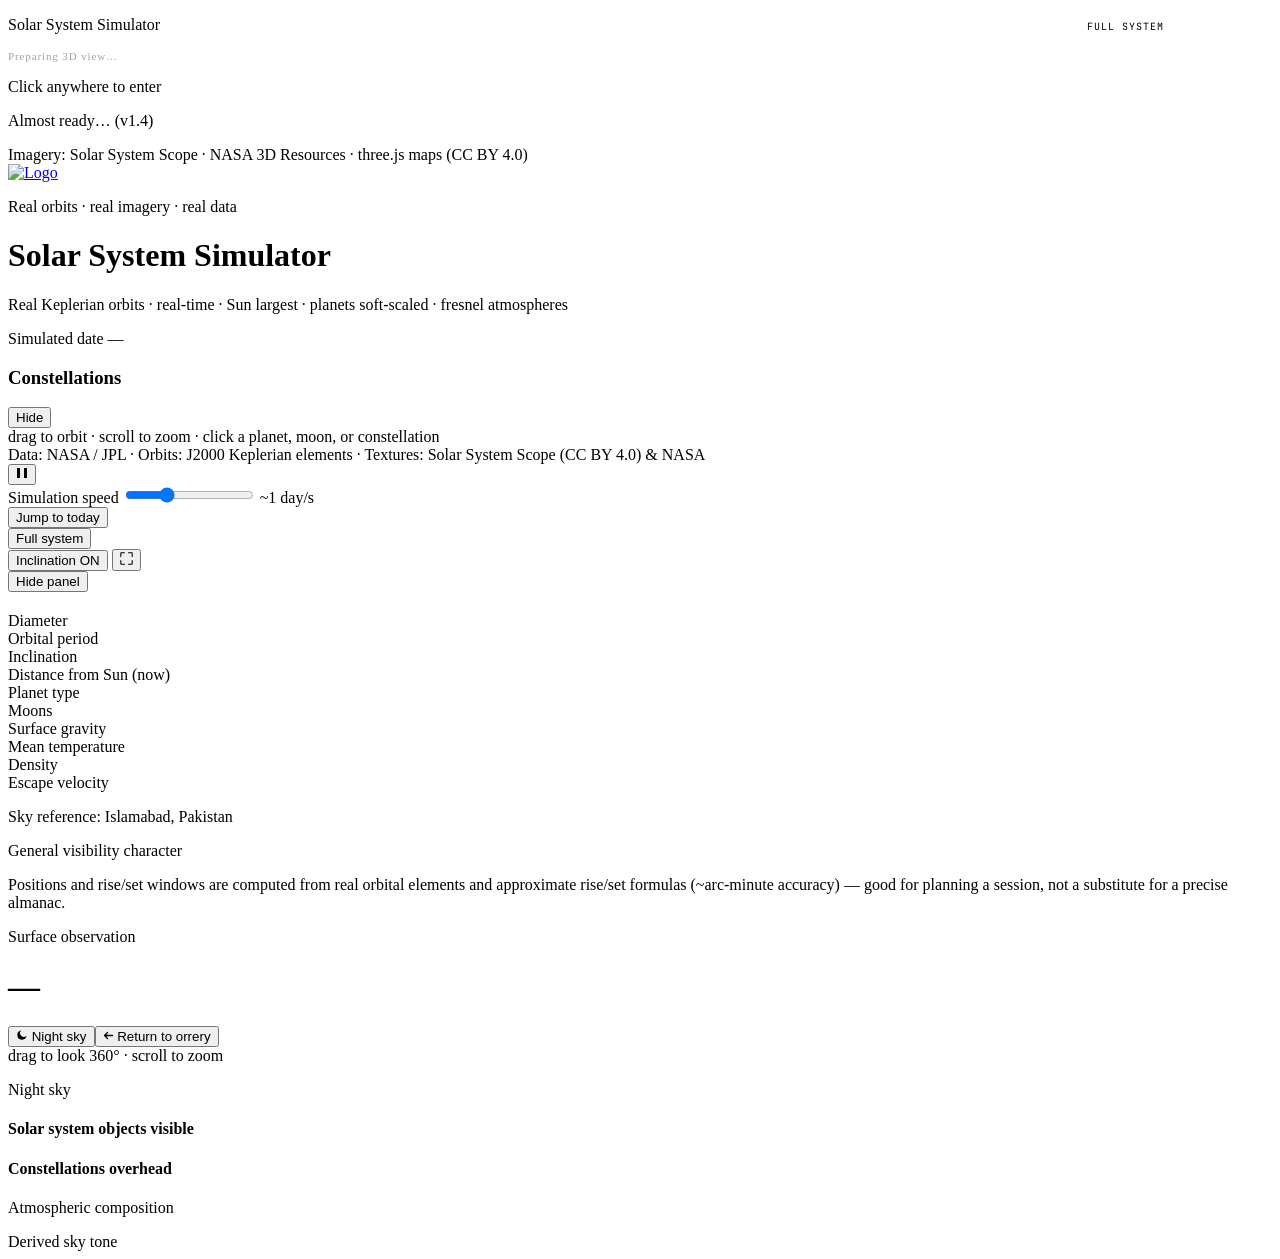
==== index.html @ 48a855a8 "Add files via upload" ====
<!DOCTYPE html>
<html lang="en">
<head>
<meta charset="UTF-8">
<meta name="viewport" content="width=device-width, initial-scale=1.0">
<title>Solar System Simulator</title>
<meta name="description" content="Interactive 3D solar system simulator with real Keplerian orbits, NASA data, moons, and surface views.">
<meta name="author" content="Pakistan">
<meta name="version" content="1.4-webgl">
<link rel="preconnect" href="https://fonts.googleapis.com">
<link href="https://fonts.googleapis.com/css2?family=Fraunces:opsz,wght@9..144,400;9..144,500;9..144,600&family=Inter:wght@400;500;600&family=JetBrains+Mono:wght@400;500;600&display=swap" rel="stylesheet">
<script src="https://cdnjs.cloudflare.com/ajax/libs/three.js/r128/three.min.js"></script>

  <link rel="stylesheet" href="css/styles.css">
</head>
<body>

<div id="loading-screen" onclick="this.classList.add('force-off');this.style.display='none';" title="Click to enter">
  <img id="loading-logo"
       src="https://ncgsa.org.pk/wp-content/uploads/2023/05/NCGSA-logo-HD-white-01-3-300x80.png"
       alt="Logo"
       width="300" height="80"
       onerror="this.style.display='none';" />
  <p id="loading-mark"><span>Solar System Simulator</span></p>
  <p style="font-size:11px;color:#9aa3b0;letter-spacing:0.08em;margin-top:8px;">Preparing 3D view…</p>
  <p id="loading-sub">Click anywhere to enter</p>
  <div id="loading-track"><div id="loading-fill" style="width:40%"></div></div>
  <p id="loading-file">Almost ready… (v1.4)</p>
</div>

<div id="texture-status" aria-live="polite"></div>
<div id="loading-credit">Imagery: Solar System Scope · NASA 3D Resources · three.js maps (CC BY 4.0)</div>

<div id="scene-wrap"></div>
<div id="labels-layer"></div>

<div id="topbar">
  <div id="topbar-left">
    <a href="https://ncgsa.org.pk/" target="_blank" rel="noopener noreferrer" title="Home">
      <img id="ncgsa-logo"
           src="https://ncgsa.org.pk/wp-content/uploads/2023/05/NCGSA-logo-HD-white-01-3-300x80.png"
           alt="Logo"
           width="160" height="42"
           onerror="this.onerror=null;this.src='https://ncgsa.org.pk/wp-content/uploads/2025/09/cropped-android-chrome-512x512-1-192x192.png';this.style.height='40px';this.style.width='40px';" />
    </a>
    <div id="title-block">
      <p class="eyebrow">Real orbits · real imagery · real data</p>
      <h1><span>Solar System Simulator</span></h1>
      <p id="scale-note">Real Keplerian orbits · real-time · Sun largest · planets soft-scaled · fresnel atmospheres</p>
    </div>
  </div>
  <div id="simdate">
    <span class="lab">Simulated date</span>
    <span id="simdate-value">—</span>
  </div>
</div>

<div id="chips"></div>

<aside id="constellation-panel">
  <div class="cp-head">
    <h3>Constellations</h3>
    <button type="button" class="cp-toggle" id="cp-toggle" title="Collapse">Hide</button>
  </div>
  <div id="constellation-list"></div>
</aside>

<div id="hint">drag to orbit · scroll to zoom · click a planet, moon, or constellation</div>
<div id="data-credit">Data: NASA / JPL · Orbits: J2000 Keplerian elements · Textures: Solar System Scope (CC BY 4.0) & NASA</div>

<div id="dock">
  <button id="playbtn" title="Play / Pause">
    <svg id="icon-pause" width="12" height="12" viewBox="0 0 12 12" fill="none"><rect x="1" y="1" width="3" height="10" fill="currentColor"/><rect x="8" y="1" width="3" height="10" fill="currentColor"/></svg>
    <svg id="icon-play" width="12" height="12" viewBox="0 0 12 12" fill="none" style="display:none;"><path d="M2 1L11 6L2 11V1Z" fill="currentColor"/></svg>
  </button>
  <div class="dock-divider"></div>
  <div id="speed-row">
    <label>Simulation speed</label>
    <input type="range" id="speedRange" min="0" max="60" step="0.1" value="18">
    <span id="speedVal">~1 day/s</span>
  </div>
  <div class="dock-divider"></div>
  <button id="todaybtn">Jump to today</button>
  <div class="dock-divider"></div>
  <button id="homebtn" title="Return to full system view">Full system</button>
  <div class="dock-divider"></div>
  <button id="inclbtn" title="Show / hide orbital inclination markers" class="active">Inclination ON</button>
  <button id="fullscreenbtn" title="Toggle fullscreen">
    <svg width="13" height="13" viewBox="0 0 16 16" fill="none"><path d="M1 5.5V1.5C1 1.22 1.22 1 1.5 1H5.5M14.5 1H10.5M15 1V5.5M15 10.5V14.5C15 14.78 14.78 15 14.5 15H10.5M5.5 15H1.5C1.22 15 1 14.78 1 14.5V10.5" stroke="currentColor" stroke-width="1.3" stroke-linecap="round"/></svg>
  </button>
</div>
<div id="incl-legend" style="position:fixed;bottom:72px;left:16px;z-index:40;background:rgba(10,14,22,0.82);border:1px solid rgba(201,162,39,0.35);border-radius:8px;padding:10px 14px;font-size:11px;color:#c8d0dc;max-width:260px;line-height:1.45;backdrop-filter:blur(8px);display:none;">
  <strong style="color:#c9a227;">Orbital inclination</strong><br>
  Planet orbit lines are tilted relative to the <em>ecliptic</em> (Earth’s orbital plane, i = 0°).<br>
  • Warm / redder lines = higher tilt (e.g. Mercury ~7°)<br>
  • Cool / brass lines = nearly flat (Earth ~0°)<br>
  • Vertical ticks mark the tilt angle from the ecliptic plane.<br>
  <span style="opacity:0.75">Toggle with “Inclination ON/OFF” in the dock.</span>
</div>

<div id="hud">
  <button id="hud-close" title="Hide panel and keep observing this body">Hide panel</button>
  <button id="hud-exit" title="Return to full solar system view" style="position:absolute;top:16px;right:110px;font-family:'JetBrains Mono',monospace;font-size:10px;letter-spacing:0.1em;text-transform:uppercase;color:var(--muted);background:none;border:none;cursor:pointer;padding:4px 6px;">Full system</button>
  <p class="type-eyebrow" id="hud-type"></p>
  <h2 id="hud-name"></h2>
  <p class="subtitle" id="hud-subtitle"></p>

  <div class="stat-row"><span class="stat-label">Diameter</span><span class="stat-value" id="hud-diameter"></span></div>
  <div class="stat-row"><span class="stat-label">Orbital period</span><span class="stat-value" id="hud-period"></span></div>
  <div class="stat-row" id="hud-incl-row"><span class="stat-label">Inclination</span><span class="stat-value" id="hud-incl"></span></div>
  <div class="stat-row"><span class="stat-label" id="hud-distance-label">Distance from Sun (now)</span><span class="stat-value" id="hud-distance"></span></div>
  <div class="stat-row"><span class="stat-label" id="hud-ptype-label">Planet type</span><span class="stat-value" id="hud-ptype"></span></div>
  <div class="stat-row" id="hud-moons-row"><span class="stat-label">Moons</span><span class="stat-value" id="hud-moons"></span></div>
  <div id="hud-moon-list" style="display:none;margin:8px 0 4px;max-height:140px;overflow-y:auto;border:1px solid var(--line);border-radius:8px;padding:6px 8px;"></div>
  <button id="hud-moon-visit" style="display:none;width:100%;margin:6px 0 4px;padding:8px 10px;border-radius:8px;border:1px solid var(--brass-dim);background:rgba(201,162,39,0.12);color:var(--brass);font-family:JetBrains Mono,monospace;font-size:10px;letter-spacing:0.06em;text-transform:uppercase;cursor:pointer;">Visit surface</button>
  <div class="stat-row" id="hud-gravity-row"><span class="stat-label">Surface gravity</span><span class="stat-value" id="hud-gravity"></span></div>
  <div class="stat-row" id="hud-temp-row"><span class="stat-label">Mean temperature</span><span class="stat-value" id="hud-temp"></span></div>
  <div class="stat-row" id="hud-density-row"><span class="stat-label">Density</span><span class="stat-value" id="hud-density"></span></div>
  <div class="stat-row" id="hud-escape-row"><span class="stat-label">Escape velocity</span><span class="stat-value" id="hud-escape"></span></div>
  <div class="stat-row" id="hud-atmo-row" style="display:none"><span class="stat-label">Atmosphere</span><span class="stat-value" id="hud-atmo"></span></div>
  <div class="stat-row" id="hud-surface-row" style="display:none"><span class="stat-label">Surface</span><span class="stat-value" id="hud-surface"></span></div>
  <div class="stat-row" id="hud-mag-row" style="display:none"><span class="stat-label">Magnetic field</span><span class="stat-value" id="hud-mag"></span></div>

  <div class="block live" id="hud-live-block">
    <p class="vh"><span>Sky reference: Islamabad, Pakistan</span><span id="hud-live-date"></span></p>
    <div id="hud-live-content"></div>
  </div>

  <div class="block" id="hud-vis-block">
    <p class="vh">General visibility character</p>
    <p id="hud-visibility"></p>
  </div>
  <p class="disclaimer" id="hud-disclaimer">Positions and rise/set windows are computed from real orbital elements and approximate rise/set formulas (~arc-minute accuracy) — good for planning a session, not a substitute for a precise almanac.</p>

</div>

<div id="teleport-veil"></div>

<div id="surface-wrap"></div>

<div id="surface-topbar">
  <div id="surface-title-block">
    <p class="eyebrow" id="surface-eyebrow">Surface observation</p>
    <h1 id="surface-h1">—</h1>
  </div>
  <div style="display:flex; align-items:center;">
    <button id="nightsky-btn" title="Toggle the real night sky for this world">
      <svg width="12" height="12" viewBox="0 0 12 12" fill="none"><path d="M10.5 6.8A4.6 4.6 0 1 1 5.2 1.5a3.7 3.7 0 0 0 5.3 5.3Z" fill="currentColor"/></svg>
      <span>Night sky</span>
    </button>
    <button id="return-btn">
      <svg width="11" height="11" viewBox="0 0 11 11" fill="none"><path d="M9.5 5.5H1.5M1.5 5.5L4.5 2.5M1.5 5.5L4.5 8.5" stroke="currentColor" stroke-width="1.3" stroke-linecap="round" stroke-linejoin="round"/></svg>
      <span>Return to orrery</span>
    </button>
  </div>
</div>

<div id="surface-hint">drag to look 360° · scroll to zoom</div>

<div id="nightsky-panel">
  <p class="type-eyebrow">Night sky</p>
  <p id="nightsky-sub"></p>
  <div class="nightsky-block">
    <h4>Solar system objects visible</h4>
    <div id="nightsky-planets"></div>
  </div>
  <div class="nightsky-block">
    <h4>Constellations overhead</h4>
    <div id="nightsky-constellations"></div>
  </div>
  <p class="nightsky-note" id="nightsky-note"></p>
</div>

<div id="atmo-panel">
  <p class="type-eyebrow">Atmospheric composition</p>
  <p id="atmo-pressure" class="atmo-pressure"></p>
  <div id="atmo-bars"></div>
  <p id="atmo-note" class="atmo-note"></p>
  <div id="atmo-swatch-row">
    <span class="atmo-swatch-lab">Derived sky tone</span>
    <span id="atmo-swatch"></span>
    <span id="atmo-hex" class="atmo-hex"></span>
  </div>
</div>

<div id="teleport-caption"></div>

  <script src="js/simulator.js"></script>
</body>
</html>
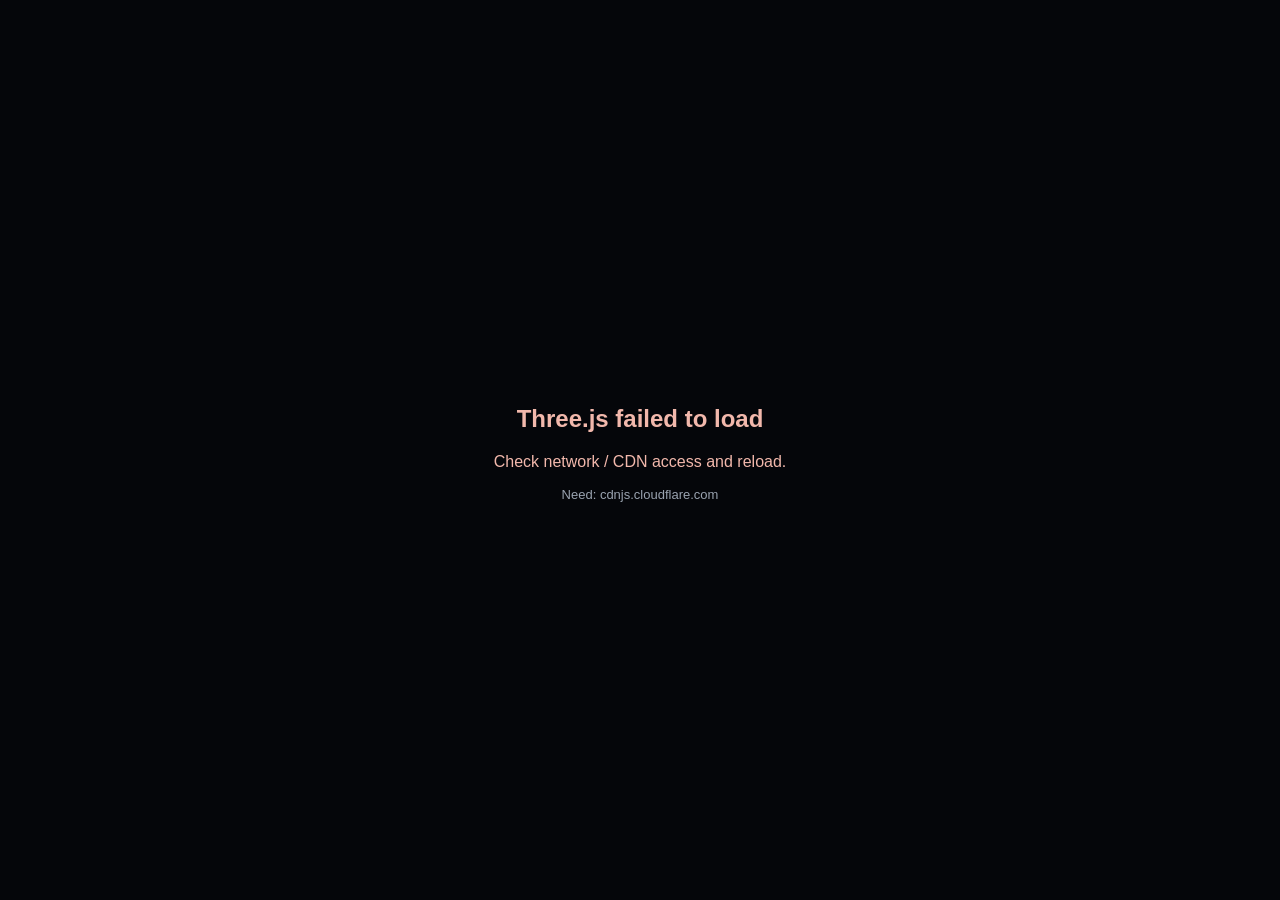
==== commit 70a69a3d: "Add files via upload" ====
--- a/index.html
+++ b/index.html
@@ -10,11 +10,9 @@
 <link rel="preconnect" href="https://fonts.googleapis.com">
 <link href="https://fonts.googleapis.com/css2?family=Fraunces:opsz,wght@9..144,400;9..144,500;9..144,600&family=Inter:wght@400;500;600&family=JetBrains+Mono:wght@400;500;600&display=swap" rel="stylesheet">
 <script src="https://cdnjs.cloudflare.com/ajax/libs/three.js/r128/three.min.js"></script>
-
-  <link rel="stylesheet" href="css/styles.css">
+<link rel="stylesheet" href="styles.css">
 </head>
 <body>
-
 <div id="loading-screen" onclick="this.classList.add('force-off');this.style.display='none';" title="Click to enter">
   <img id="loading-logo"
        src="https://ncgsa.org.pk/wp-content/uploads/2023/05/NCGSA-logo-HD-white-01-3-300x80.png"
@@ -27,7 +25,6 @@
   <div id="loading-track"><div id="loading-fill" style="width:40%"></div></div>
   <p id="loading-file">Almost ready… (v1.4)</p>
 </div>
-
 <div id="texture-status" aria-live="polite"></div>
 <div id="loading-credit">Imagery: Solar System Scope · NASA 3D Resources · three.js maps (CC BY 4.0)</div>
 
@@ -185,6 +182,6 @@
 
 <div id="teleport-caption"></div>
 
-  <script src="js/simulator.js"></script>
+<script src="script.js"></script>
 </body>
 </html>
--- a/styles.css
+++ b/styles.css
@@ -0,0 +1,627 @@
+  :root{
+    --bg-0:#05060a;
+    --bg-1:#0b1120;
+    --brass:#c9a227;
+    --brass-dim:#8a7020;
+    --cyan:#7fb8c4;
+    --parchment:#f2ede1;
+    --muted:#9aa3b0;
+    --panel:#0d1220ee;
+    --line: rgba(201,162,39,0.28);
+  }
+  *{box-sizing:border-box;}
+  html,body{
+    margin:0; padding:0; width:100%; height:100%; overflow:hidden;
+    background: radial-gradient(ellipse at 50% 30%, var(--bg-1) 0%, var(--bg-0) 70%);
+    font-family:'Inter', sans-serif; color:var(--parchment);
+  }
+  #scene-wrap{ position:fixed; inset:0; }
+  canvas{ display:block; }
+
+  #topbar{
+    position:fixed; top:0; left:0; right:0;
+    display:flex; align-items:flex-start; justify-content:space-between;
+    padding:18px 28px;
+    pointer-events:none;
+    z-index:20;
+  }
+  #topbar-left{
+    display:flex; align-items:flex-start; gap:14px;
+    pointer-events:auto;
+  }
+  #ncgsa-logo{
+    height:42px; width:auto; max-width:160px;
+    object-fit:contain;
+    filter: drop-shadow(0 2px 10px rgba(0,0,0,0.45));
+    flex-shrink:0;
+    margin-top:2px;
+  }
+  #title-block{ pointer-events:auto; }
+  #title-block .eyebrow{
+    font-family:'JetBrains Mono', monospace; font-size:10.5px; letter-spacing:0.28em;
+    color:var(--brass); text-transform:uppercase; margin:0 0 4px 0;
+  }
+  #title-block h1{
+    font-family:'Fraunces', serif; font-weight:500; font-size:24px; margin:0;
+    letter-spacing:0.01em; color:var(--parchment);
+  }
+  #title-block h1 span{ color:var(--brass); font-style:italic; font-weight:400; }
+  #scale-note{
+    font-family:'JetBrains Mono', monospace; font-size:10px; color:var(--muted);
+    margin-top:6px; letter-spacing:0.02em;
+  }
+  @media (max-width: 720px){
+    #ncgsa-logo{ height:32px; max-width:110px; }
+    #topbar{ padding:12px 14px; }
+  }
+  #simdate{
+    pointer-events:auto;
+    font-family:'JetBrains Mono', monospace; font-size:11px; color:var(--brass);
+    background:rgba(13,18,32,0.55); border:1px solid var(--line); border-radius:6px;
+    padding:10px 16px; text-align:right; line-height:1.6;
+  }
+  #simdate .lab{ color:var(--muted); letter-spacing:0.1em; font-size:9.5px; text-transform:uppercase; display:block; }
+
+  #dock{
+    position:fixed; bottom:26px; left:50%; transform:translateX(-50%);
+    display:flex; align-items:center; gap:16px;
+    background:var(--panel);
+    border:1px solid var(--line);
+    border-radius:999px;
+    padding:10px 22px;
+    backdrop-filter: blur(10px);
+    z-index:25;
+  }
+  #playbtn{
+    width:34px; height:34px; border-radius:50%;
+    border:1px solid var(--brass-dim); background:transparent; color:var(--brass);
+    cursor:pointer; display:flex; align-items:center; justify-content:center;
+    transition: all .18s ease;
+    flex-shrink:0;
+  }
+  #playbtn:hover{ background:rgba(201,162,39,0.12); }
+  #speed-row{ display:flex; align-items:center; gap:10px; }
+  #speed-row label{ font-family:'JetBrains Mono', monospace; font-size:10px; color:var(--muted); letter-spacing:0.08em; text-transform:uppercase;}
+  #speedRange{ width:130px; accent-color: var(--brass); }
+  #speedVal{ font-family:'JetBrains Mono', monospace; font-size:11px; color:var(--brass); width:76px; }
+  .dock-divider{ width:1px; height:22px; background:var(--line); }
+  #todaybtn{
+    font-family:'JetBrains Mono', monospace; font-size:10px; letter-spacing:0.08em; text-transform:uppercase;
+    color:var(--muted); background:transparent; border:1px solid var(--line); border-radius:999px;
+    padding:6px 12px; cursor:pointer; transition:all .15s ease;
+  }
+  #todaybtn:hover{ color:var(--brass); border-color:var(--brass-dim); }
+  #homebtn, #universebtn{
+    font-family:'JetBrains Mono', monospace; font-size:10px; letter-spacing:0.08em; text-transform:uppercase;
+    color:var(--muted); background:transparent; border:1px solid var(--line); border-radius:999px;
+    padding:6px 12px; cursor:pointer; transition:all .15s ease;
+  }
+  #homebtn:hover, #universebtn:hover{ color:var(--brass); border-color:var(--brass-dim); }
+  #fullscreenbtn{
+    width:30px; height:30px; border-radius:50%; flex-shrink:0;
+    border:1px solid var(--line); background:transparent; color:var(--muted);
+    cursor:pointer; display:flex; align-items:center; justify-content:center; transition:all .15s ease;
+  }
+  #fullscreenbtn:hover{ color:var(--brass); border-color:var(--brass-dim); }
+
+  #constellation-panel{
+    position:fixed; top:110px; left:18px; width:240px; max-height:calc(100vh - 200px);
+    z-index:22; display:flex; flex-direction:column;
+    background:rgba(10,14,26,0.88); border:1px solid var(--line); border-radius:12px;
+    backdrop-filter:blur(12px); overflow:hidden;
+  }
+  #constellation-panel .cp-head{
+    padding:12px 14px 8px; border-bottom:1px solid var(--line);
+    display:flex; align-items:center; justify-content:space-between; gap:8px;
+  }
+  #constellation-panel .cp-head h3{
+    margin:0; font-size:11px; letter-spacing:0.12em; text-transform:uppercase;
+    color:var(--brass); font-weight:600;
+  }
+  #constellation-panel .cp-toggle{
+    font-size:10px; color:var(--muted); background:transparent; border:1px solid var(--line);
+    border-radius:999px; padding:3px 8px; cursor:pointer;
+  }
+  #constellation-panel .cp-toggle:hover{ color:var(--brass); border-color:var(--brass-dim); }
+  #constellation-list{
+    overflow-y:auto; padding:6px; display:flex; flex-direction:column; gap:3px;
+  }
+  #constellation-list button{
+    text-align:left; background:transparent; border:1px solid transparent; border-radius:8px;
+    color:var(--parchment); padding:8px 10px; cursor:pointer; font-size:12px;
+    font-family:inherit; transition:background .12s, border-color .12s;
+  }
+  #constellation-list button:hover,
+  #constellation-list button.active{
+    background:rgba(201,162,39,0.1); border-color:rgba(201,162,39,0.35); color:var(--brass);
+  }
+  #constellation-list button .cp-sub{
+    display:block; font-size:10px; color:var(--muted); margin-top:2px; font-weight:400;
+  }
+  #constellation-panel.collapsed #constellation-list{ display:none; }
+  #constellation-panel.collapsed{ width:auto; }
+  @media (max-width:720px){
+    #constellation-panel{ width:min(220px, 42vw); top:auto; bottom:90px; max-height:40vh; }
+  }
+
+  #chips{
+    position:fixed; top:110px; right:28px;
+    display:flex; flex-direction:column; gap:6px;
+    z-index:20;
+  }
+  .chip{
+    font-family:'JetBrains Mono', monospace; font-size:11px; letter-spacing:0.04em;
+    color:var(--muted); background:rgba(13,18,32,0.55); border:1px solid transparent;
+    padding:6px 12px; border-radius:4px; cursor:pointer; text-align:right;
+    display:flex; align-items:center; gap:8px; justify-content:flex-end;
+    transition: all .15s ease; pointer-events:auto;
+  }
+  .chip:hover{ color:var(--parchment); border-color:var(--line); }
+  .chip.active{ color:var(--brass); border-color:var(--brass-dim); background:rgba(201,162,39,0.08); }
+  .chip .dot{ width:7px; height:7px; border-radius:50%; flex-shrink:0; }
+
+  #hud{
+    position:fixed; top:0; right:0; height:100%;
+    width:380px;
+    background: linear-gradient(180deg, rgba(11,17,32,0.97), rgba(5,6,10,0.99));
+    border-left:1px solid var(--line);
+    transform: translateX(100%);
+    transition: transform .42s cubic-bezier(.16,.84,.44,1);
+    z-index:30;
+    padding:32px 28px;
+    overflow-y:auto;
+  }
+  #hud.open{ transform: translateX(0); }
+  #hud-close{
+    position:absolute; top:24px; right:24px;
+    background:none; border:none; color:var(--muted); font-size:13px; cursor:pointer;
+    font-family:'JetBrains Mono', monospace; letter-spacing:0.05em;
+  }
+  #hud-close:hover{ color:var(--parchment); }
+  #hud .type-eyebrow{
+    font-family:'JetBrains Mono', monospace; font-size:10px; letter-spacing:0.24em;
+    color:var(--brass); text-transform:uppercase; margin-bottom:10px;
+  }
+  #hud h2{
+    font-family:'Fraunces', serif; font-weight:500; font-size:32px; margin:0 0 6px 0;
+    color:var(--parchment);
+  }
+  #hud .subtitle{ font-size:13px; color:var(--muted); margin-bottom:22px; font-style:italic; font-family:'Fraunces', serif;}
+  .stat-row{
+    display:flex; justify-content:space-between; align-items:baseline;
+    padding:12px 0; border-top:1px solid var(--line);
+  }
+  .stat-row:last-of-type{ border-bottom:1px solid var(--line); }
+  .stat-label{ font-family:'JetBrains Mono', monospace; font-size:10.5px; color:var(--muted); letter-spacing:0.06em; text-transform:uppercase; }
+  .stat-value{ font-family:'JetBrains Mono', monospace; font-size:13px; color:var(--parchment); text-align:right; max-width:190px; }
+
+  #hud .block{
+    margin-top:22px; padding:16px 18px;
+    border:1px solid var(--line); border-radius:6px;
+    background:rgba(201,162,39,0.045);
+  }
+  #hud .block.live{ background:rgba(127,184,196,0.06); border-color:rgba(127,184,196,0.28); }
+  #hud .block .vh{
+    font-family:'JetBrains Mono', monospace; font-size:10px; letter-spacing:0.14em;
+    color:var(--brass); text-transform:uppercase; margin-bottom:8px; display:flex; justify-content:space-between;
+  }
+  #hud .block.live .vh{ color:var(--cyan); }
+  #hud .block p{ font-size:13px; line-height:1.55; color:var(--parchment); margin:0; }
+  #hud .window-time{ font-family:'JetBrains Mono', monospace; font-size:19px; color:var(--parchment); margin:2px 0 6px 0; }
+  #hud .disclaimer{ font-size:10.5px; color:var(--muted); margin-top:10px; line-height:1.5; }
+
+  .planet-label{
+    position:fixed; pointer-events:auto; cursor:pointer;
+    font-family:'JetBrains Mono', monospace; font-size:11px; letter-spacing:0.05em;
+    color:rgba(242,237,225,0.88);
+    transform: translate(12px, -50%);
+    white-space:nowrap;
+    text-shadow: 0 0 8px rgba(0,0,0,0.95), 0 1px 2px rgba(0,0,0,0.8);
+    z-index:12;
+    padding:3px 8px 3px 6px;
+    border-radius:6px;
+    border:1px solid transparent;
+    background:transparent;
+    transition: color .15s, background .15s, border-color .15s, transform .15s;
+    user-select:none;
+  }
+  .planet-label:hover, .planet-label.hot{
+    color:#f5ecd8;
+    background:rgba(12,16,28,0.72);
+    border-color:rgba(201,162,39,0.45);
+    transform: translate(12px, -50%) scale(1.04);
+  }
+  .planet-label.active{
+    color:var(--brass);
+    background:rgba(201,162,39,0.12);
+    border-color:rgba(201,162,39,0.55);
+  }
+  .planet-label .pl-name{ font-weight:500; }
+  .planet-label .pl-meta{
+    display:block; font-size:9px; color:var(--muted); letter-spacing:0.03em;
+    margin-top:2px; opacity:0; max-height:0; overflow:hidden;
+    transition: opacity .18s, max-height .18s;
+    max-width:220px; white-space:normal; line-height:1.35;
+  }
+  .planet-label:hover .pl-meta, .planet-label.active .pl-meta, .planet-label.hot .pl-meta{
+    opacity:1; max-height:48px;
+  }
+  .planet-label .pl-dot{
+    display:inline-block; width:6px; height:6px; border-radius:50%;
+    margin-right:6px; vertical-align:middle;
+    box-shadow:0 0 6px currentColor;
+  }
+
+  #hint{
+    position:fixed; bottom:78px; left:50%; transform:translateX(-50%);
+    font-family:'JetBrains Mono', monospace; font-size:10px; color:var(--muted);
+    letter-spacing:0.06em; opacity:0.7; z-index:20; pointer-events:none;
+  }
+  #data-credit{
+    position:fixed; bottom:58px; left:50%; transform:translateX(-50%);
+    font-family:'JetBrains Mono', monospace; font-size:9px; color:var(--muted);
+    letter-spacing:0.04em; opacity:0.45; z-index:20; pointer-events:none;
+    white-space:nowrap; max-width:95vw; overflow:hidden; text-overflow:ellipsis;
+  }
+
+  ::-webkit-scrollbar{ width:6px; }
+  ::-webkit-scrollbar-thumb{ background:var(--brass-dim); border-radius:3px; }
+
+  /* ---- teleport trigger ---- */
+  /* ---- live API block ---- */
+  .api-block .vh{ display:flex; justify-content:space-between; align-items:center; }
+  .api-status{
+    font-family:'JetBrains Mono', monospace; font-size:9px; letter-spacing:0.08em; text-transform:uppercase;
+    padding:2px 8px; border-radius:999px; background:rgba(255,255,255,0.06); color:var(--muted);
+  }
+  .api-status.ok{ color:#8fd6a0; background:rgba(143,214,160,0.12); }
+  .api-status.err{ color:#e08a7d; background:rgba(224,138,125,0.12); }
+  .api-status.loading{ color:var(--cyan); background:rgba(127,184,196,0.12); }
+  .api-hint{ font-size:11.5px; color:var(--muted); line-height:1.5; margin:0 0 10px 0; }
+  .api-hint a{ color:var(--brass); }
+  .api-key-row{ display:flex; gap:6px; margin-bottom:10px; }
+  #api-key-input{
+    flex:1; min-width:0; background:rgba(255,255,255,0.04); border:1px solid var(--line); border-radius:5px;
+    color:var(--parchment); font-family:'JetBrains Mono', monospace; font-size:11px; padding:8px 10px;
+  }
+  #api-key-input:focus{ outline:none; border-color:var(--brass-dim); }
+  #api-sync-btn{
+    background:rgba(201,162,39,0.12); border:1px solid var(--brass-dim); border-radius:5px; color:var(--brass);
+    font-family:'JetBrains Mono', monospace; font-size:10.5px; padding:8px 14px; cursor:pointer; flex-shrink:0;
+  }
+  #api-sync-btn:hover{ background:rgba(201,162,39,0.22); }
+  #nasa-key-input{
+    flex:1; min-width:0; background:rgba(255,255,255,0.04); border:1px solid var(--line); border-radius:5px;
+    color:var(--parchment); font-family:'JetBrains Mono', monospace; font-size:11px; padding:8px 10px;
+  }
+  #nasa-key-input:focus{ outline:none; border-color:var(--brass-dim); }
+  #nasa-sync-btn{
+    background:rgba(201,162,39,0.12); border:1px solid var(--brass-dim); border-radius:5px; color:var(--brass);
+    font-family:'JetBrains Mono', monospace; font-size:10.5px; padding:8px 14px; cursor:pointer; flex-shrink:0;
+  }
+  #nasa-sync-btn:hover{ background:rgba(201,162,39,0.22); }
+  .apod-card{ margin-top:2px; }
+  .apod-card img{ width:100%; border-radius:5px; display:block; margin-bottom:7px; }
+  .apod-title{ font-size:12px; color:var(--parchment); margin:0 0 2px 0; }
+  .apod-date{ font-size:10px; color:var(--muted); font-family:'JetBrains Mono', monospace; letter-spacing:0.04em; }
+  .mars-strip{ display:flex; gap:6px; overflow-x:auto; margin-top:8px; padding-bottom:2px; }
+  .mars-strip img{ width:74px; height:74px; object-fit:cover; border-radius:4px; flex-shrink:0; border:1px solid var(--line); cursor:pointer; }
+  .mars-strip img:hover{ border-color:var(--brass-dim); }
+  .mars-strip-label{ font-size:10px; color:var(--muted); margin:6px 0 0 0; font-family:'JetBrains Mono', monospace; letter-spacing:0.03em; }
+  #api-results{ display:flex; flex-direction:column; gap:0; }
+  .api-row{ display:flex; justify-content:space-between; padding:7px 0; border-top:1px solid var(--line); font-size:12px; }
+  .api-row .k{ color:var(--muted); font-family:'JetBrains Mono', monospace; font-size:10.5px; text-transform:uppercase; letter-spacing:0.04em; }
+  .api-row .v{ color:var(--parchment); font-family:'JetBrains Mono', monospace; text-align:right; }
+
+  .horizons-link{
+    display:flex; align-items:center; gap:8px; margin-top:14px; padding:11px 14px;
+    background:rgba(127,184,196,0.06); border:1px solid rgba(127,184,196,0.28); border-radius:6px;
+    color:var(--cyan); font-family:'JetBrains Mono', monospace; font-size:10.5px; text-decoration:none;
+    transition: all .15s ease;
+  }
+  .horizons-link:hover{ background:rgba(127,184,196,0.14); color:var(--parchment); }
+  .horizons-link svg{ flex-shrink:0; }
+
+  #teleport-btn{
+    width:100%; margin-top:24px; padding:13px 16px;
+    display:flex; align-items:center; justify-content:center; gap:9px;
+    background:rgba(201,162,39,0.08); border:1px solid var(--brass-dim); border-radius:6px;
+    color:var(--brass); font-family:'JetBrains Mono', monospace; font-size:11px;
+    letter-spacing:0.06em; text-transform:uppercase; cursor:pointer;
+    transition: all .18s ease;
+  }
+  #teleport-btn:hover{ background:rgba(201,162,39,0.18); color:var(--parchment); box-shadow:0 0 22px rgba(201,162,39,0.18); }
+  #teleport-btn svg{ flex-shrink:0; }
+
+  /* ---- flight-to-surface veil (brief brass flash + fade) ---- */
+  #teleport-veil{
+    position:fixed; inset:0; background:var(--bg-0);
+    opacity:0; pointer-events:none; z-index:60;
+    transition: opacity 0.9s ease;
+  }
+  #teleport-veil.show{ opacity:1; }
+
+  #teleport-caption{
+    position:fixed; bottom:50%; left:50%; transform:translate(-50%, 50%);
+    font-family:'JetBrains Mono', monospace; font-size:11px; letter-spacing:0.22em;
+    text-transform:uppercase; color:var(--brass); opacity:0; z-index:61; pointer-events:none;
+    text-align:center; transition: opacity 0.5s ease;
+  }
+  #teleport-caption.show{ opacity:0.85; }
+
+  /* ---- surface scene ---- */
+  #surface-wrap{
+    position:fixed; inset:0; z-index:45; opacity:0; pointer-events:none;
+    transition: opacity 1s ease;
+  }
+  #surface-wrap.active{ opacity:1; pointer-events:auto; }
+  #surface-wrap canvas{ display:block; cursor:grab; }
+  #surface-wrap canvas:active{ cursor:grabbing; }
+
+  #surface-topbar{
+    position:fixed; top:0; left:0; right:0; z-index:50;
+    display:flex; align-items:flex-start; justify-content:space-between;
+    padding:22px 30px; pointer-events:none;
+    opacity:0; transition: opacity 0.6s ease 0.3s;
+  }
+  #surface-topbar.show{ opacity:1; pointer-events:none; }
+  #surface-topbar.show > *{ pointer-events:auto; }
+  #surface-title-block .eyebrow{
+    font-family:'JetBrains Mono', monospace; font-size:10.5px; letter-spacing:0.28em;
+    color:var(--brass); text-transform:uppercase; margin:0 0 4px 0;
+  }
+  #surface-h1{ font-family:'Fraunces', serif; font-weight:500; font-size:26px; margin:0; color:var(--parchment); }
+  #return-btn{
+    display:flex; align-items:center; gap:8px;
+    background:rgba(13,18,32,0.6); border:1px solid var(--line); border-radius:999px;
+    padding:9px 16px 9px 14px; color:var(--muted); cursor:pointer;
+    font-family:'JetBrains Mono', monospace; font-size:10.5px; letter-spacing:0.06em; text-transform:uppercase;
+    transition: all .15s ease; backdrop-filter: blur(8px);
+  }
+  #return-btn:hover{ color:var(--brass); border-color:var(--brass-dim); }
+
+  #surface-hint{
+    position:fixed; bottom:26px; left:50%; transform:translateX(-50%);
+    font-family:'JetBrains Mono', monospace; font-size:10px; color:var(--muted);
+    letter-spacing:0.06em; opacity:0; z-index:50; pointer-events:none;
+    transition: opacity 0.6s ease 0.6s;
+  }
+  #surface-hint.show{ opacity:0.7; }
+
+  #atmo-panel{
+    position:fixed; left:28px; bottom:26px; z-index:50; width:320px;
+    background:var(--panel); border:1px solid var(--line); border-radius:8px;
+    padding:18px 20px; backdrop-filter: blur(10px);
+    opacity:0; transform:translateY(10px); pointer-events:none;
+    transition: opacity 0.6s ease 0.5s, transform 0.6s ease 0.5s;
+  }
+  #atmo-panel.show{ opacity:1; transform:translateY(0); pointer-events:auto; }
+  #atmo-panel .type-eyebrow{
+    font-family:'JetBrains Mono', monospace; font-size:10px; letter-spacing:0.2em;
+    color:var(--brass); text-transform:uppercase; margin:0 0 10px 0;
+  }
+  .atmo-pressure{ font-size:11.5px; color:var(--cyan); margin:0 0 12px 0; font-family:'JetBrains Mono', monospace; line-height:1.5; }
+  #atmo-bars{ display:flex; flex-direction:column; gap:6px; margin-bottom:12px; }
+  .atmo-bar-row{ display:flex; align-items:center; gap:8px; }
+  .atmo-bar-label{ font-family:'JetBrains Mono', monospace; font-size:10px; color:var(--muted); width:44px; flex-shrink:0; }
+  .atmo-bar-track{ flex:1; height:6px; border-radius:3px; background:rgba(255,255,255,0.06); overflow:hidden; }
+  .atmo-bar-fill{ height:100%; border-radius:3px; }
+  .atmo-bar-pct{ font-family:'JetBrains Mono', monospace; font-size:10px; color:var(--parchment); width:38px; text-align:right; flex-shrink:0; }
+  .atmo-note{ font-size:12px; line-height:1.55; color:var(--parchment); margin:0 0 14px 0; }
+  #atmo-swatch-row{ display:flex; align-items:center; gap:8px; padding-top:12px; border-top:1px solid var(--line); }
+  .atmo-swatch-lab{ font-family:'JetBrains Mono', monospace; font-size:9.5px; color:var(--muted); text-transform:uppercase; letter-spacing:0.06em; }
+  #atmo-swatch{ width:16px; height:16px; border-radius:50%; border:1px solid rgba(255,255,255,0.25); flex-shrink:0; }
+  .atmo-hex{ font-family:'JetBrains Mono', monospace; font-size:10.5px; color:var(--brass); margin-left:auto; }
+
+  /* ---- night sky toggle + panel ---- */
+  #nightsky-btn{
+    display:flex; align-items:center; gap:8px;
+    background:rgba(13,18,32,0.6); border:1px solid var(--line); border-radius:999px;
+    padding:9px 16px 9px 14px; color:var(--muted); cursor:pointer;
+    font-family:'JetBrains Mono', monospace; font-size:10.5px; letter-spacing:0.06em; text-transform:uppercase;
+    transition: all .15s ease; backdrop-filter: blur(8px); margin-right:10px;
+  }
+  #nightsky-btn:hover{ color:var(--brass); border-color:var(--brass-dim); }
+  #nightsky-btn.active{ color:#05060a; background:var(--brass); border-color:var(--brass); }
+
+  #nightsky-panel{
+    position:fixed; right:28px; bottom:26px; z-index:50; width:320px; max-height:66vh; overflow-y:auto;
+    background:var(--panel); border:1px solid var(--line); border-radius:8px;
+    padding:18px 20px; backdrop-filter: blur(10px);
+    opacity:0; transform:translateY(10px); pointer-events:none;
+    transition: opacity 0.4s ease, transform 0.4s ease;
+  }
+  #nightsky-panel.show{ opacity:1; transform:translateY(0); pointer-events:auto; }
+  #nightsky-panel .type-eyebrow{
+    font-family:'JetBrains Mono', monospace; font-size:10px; letter-spacing:0.2em;
+    color:var(--brass); text-transform:uppercase; margin:0 0 4px 0;
+  }
+  #nightsky-sub{ font-size:11px; color:var(--muted); margin:0 0 14px 0; font-family:'JetBrains Mono', monospace; line-height:1.5; }
+  .nightsky-block{ margin-bottom:14px; }
+  .nightsky-block h4{
+    font-family:'JetBrains Mono', monospace; font-size:9.5px; letter-spacing:0.14em; text-transform:uppercase;
+    color:var(--cyan); margin:0 0 8px 0; font-weight:500;
+  }
+  .nightsky-row{
+    display:flex; justify-content:space-between; align-items:baseline; gap:8px;
+    font-size:12px; color:var(--parchment); padding:4px 0; border-bottom:1px dashed rgba(255,255,255,0.06);
+  }
+  .nightsky-row .ns-name{ font-weight:500; }
+  .nightsky-row .ns-meta{ font-family:'JetBrains Mono', monospace; font-size:10px; color:var(--muted); text-align:right; flex-shrink:0; }
+  .nightsky-empty{ font-size:11.5px; color:var(--muted); font-style:italic; }
+  .nightsky-note{ font-size:10.5px; color:var(--muted); line-height:1.5; margin-top:10px; padding-top:10px; border-top:1px solid var(--line); }
+
+  /* ---- texture loading states ---- */
+
+  @keyframes ncgsaLoaderOut {
+    0%, 55% { opacity: 1; visibility: visible; }
+    90% { opacity: 0; visibility: hidden; pointer-events: none; }
+    100% { opacity: 0; visibility: hidden; pointer-events: none; display: none; }
+  }
+  #loading-screen{
+    position:fixed; inset:0; z-index:100;
+    background: radial-gradient(ellipse at 50% 40%, #0e1528 0%, #05060a 75%);
+    display:flex; flex-direction:column; align-items:center; justify-content:center;
+    animation: ncgsaLoaderOut 2s ease forwards;
+  }
+  
+  #loading-screen.hide, #loading-screen.loading-done, #loading-screen.force-off{ opacity:0 !important; pointer-events:none !important; display:none !important; visibility:hidden !important; animation:none !important; }
+  #loading-screen.loading-error #loading-sub{ color:#f2b8ac; }
+  #loading-screen.loading-done #loading-fill{ width:100% !important; }
+  #loading-logo{
+    width: min(280px, 70vw); height: auto; margin-bottom: 18px;
+    filter: drop-shadow(0 4px 20px rgba(201,162,39,0.25));
+    opacity: 0.95;
+  }
+  #loading-mark{
+    font-family:'Fraunces', serif; font-weight:500; font-size:15px; letter-spacing:0.02em;
+    color:var(--parchment); margin-bottom:2px;
+  }
+  #loading-mark span{ color:var(--brass); font-style:italic; font-weight:400; }
+  #loading-sub{
+    font-family:'JetBrains Mono', monospace; font-size:10px; letter-spacing:0.14em; text-transform:uppercase;
+    color:var(--muted); margin-bottom:26px;
+  }
+  #loading-track{
+    width:260px; height:3px; background:rgba(255,255,255,0.08); border-radius:3px; overflow:hidden;
+    box-shadow: inset 0 0 0 1px rgba(201,162,39,0.12);
+  }
+  #loading-fill{
+    height:100%; width:0%; background: linear-gradient(90deg, var(--brass-dim), var(--brass));
+    transition:width 0.3s ease; border-radius:3px;
+    animation: loadPulse 1.4s ease-in-out infinite;
+  }
+  @keyframes loadPulse{
+    0%,100%{ filter:brightness(1); }
+    50%{ filter:brightness(1.25); }
+  }
+  #loading-file{
+    margin-top:12px; font-family:'JetBrains Mono', monospace; font-size:9.5px; color:var(--brass-dim);
+    letter-spacing:0.04em; max-width:320px; text-align:center; overflow:hidden; text-overflow:ellipsis; white-space:nowrap;
+  }
+  #loading-file.tex-ok{ color:#8fd4a0; }
+  #loading-file.tex-fail{ color:#f2b8ac; }
+  #loading-credit{
+    position:fixed; bottom:16px; left:50%; transform:translateX(-50%);
+    font-family:'JetBrains Mono', monospace; font-size:9px; color:var(--muted); opacity:0.55;
+    letter-spacing:0.03em; text-align:center;
+  }
+  #texture-status{
+    position:fixed; top:10px; right:14px; z-index:90;
+    font-family:'JetBrains Mono', monospace; font-size:10px;
+    padding:6px 10px; border-radius:6px; pointer-events:none;
+    background:rgba(12,16,24,0.75); border:1px solid rgba(201,162,39,0.25);
+    color:var(--muted); opacity:0; transition: opacity 0.4s ease;
+  }
+  #texture-status.show{ opacity:1; }
+
+  #hud-moon-list .moon-chip{
+    display:inline-block; margin:3px 4px 3px 0; padding:4px 9px;
+    border-radius:999px; border:1px solid rgba(201,162,39,0.35);
+    background:rgba(255,255,255,0.04); color:var(--parchment);
+    font-family:'JetBrains Mono',monospace; font-size:10px; cursor:pointer;
+    transition: background .15s, border-color .15s;
+  }
+  #hud-moon-list .moon-chip:hover{ background:rgba(201,162,39,0.18); border-color:var(--brass); color:var(--brass); }
+
+  #texture-status.ok{ color:#8fd4a0; border-color:rgba(143,212,160,0.35); }
+  #texture-status.warn{ color:#f2b8ac; border-color:rgba(242,184,172,0.4); }
+  .tex-loading-body{
+    /* soft shimmer while photographic map streams in */
+    animation: texShimmer 1.8s ease-in-out infinite;
+  }
+  @keyframes texShimmer{
+    0%,100%{ filter: brightness(0.92) saturate(0.9); }
+    50%{ filter: brightness(1.05) saturate(1.05); }
+  }
+
+  @media (max-width: 720px){
+    #hud{ width:100%; }
+    #chips{ display:none; }
+    #title-block h1{ font-size:19px; }
+    #simdate{ display:none; }
+    #atmo-panel{ width:calc(100% - 56px); }
+    #surface-h1{ font-size:19px; }
+  }
+
+  /* ===== FINAL UI POLISH ===== */
+  #topbar{ padding:14px 22px; background:linear-gradient(180deg, rgba(5,6,12,0.75) 0%, transparent 100%); }
+  #title-block h1{ font-size:clamp(15px, 2.2vw, 20px); font-weight:600; letter-spacing:0.02em; margin:0; }
+  #title-block h1 span{ color:var(--brass); font-weight:500; }
+  #scale-note{ font-size:10px; color:var(--muted); margin:4px 0 0; max-width:420px; line-height:1.4; opacity:0.85; }
+  #dock{
+    backdrop-filter:blur(16px) saturate(1.2);
+    background:rgba(10,14,24,0.82);
+    border:1px solid rgba(201,162,39,0.22);
+    box-shadow:0 8px 32px rgba(0,0,0,0.45), inset 0 1px 0 rgba(255,255,255,0.04);
+    border-radius:14px;
+    padding:10px 16px;
+  }
+  #hud{
+    backdrop-filter:blur(18px) saturate(1.15);
+    background:rgba(8,12,22,0.92);
+    border:1px solid rgba(201,162,39,0.25);
+    box-shadow:0 16px 48px rgba(0,0,0,0.55);
+    border-radius:16px;
+    max-height:min(82vh, 720px);
+  }
+  #hud h2{ font-size:22px; letter-spacing:0.01em; margin:2px 0 6px; }
+  #hud .subtitle{ margin-bottom:14px; line-height:1.4; }
+  #hud-moon-list{ scrollbar-width: thin; }
+  #simdate-value{ font-variant-numeric: tabular-nums; }
+  #hud .type-eyebrow{ color:var(--brass); font-size:10px; letter-spacing:0.2em; }
+  #hud .stat-row{ border-bottom:1px solid rgba(255,255,255,0.04); }
+  #hud .stat-label{ color:var(--muted); font-size:10px; }
+  #hud .stat-value{ font-size:12px; color:var(--parchment); }
+  #hud-close, #hud-exit{
+    transition: color .15s, opacity .15s;
+  }
+  #hud-close:hover, #hud-exit:hover{ color:var(--brass); }
+  #planet-chips, .chip-row{
+    gap:6px;
+  }
+  .chip, #planet-chips button, button.chip{
+    transition: background .15s, border-color .15s, transform .12s;
+  }
+  .chip:hover, #planet-chips button:hover{
+    border-color:var(--brass);
+    transform:translateY(-1px);
+  }
+  /* background set in primary #loading-screen rule */
+  #loading-mark{ font-size:18px; letter-spacing:0.12em; }
+  #data-credit{
+    opacity:0.65; font-size:9px; letter-spacing:0.04em;
+  }
+  #constellation-sidebar, #sidebar-constellations, .sidebar{
+    backdrop-filter:blur(14px);
+  }
+  /* Smooth scrollbar for HUD */
+  #hud::-webkit-scrollbar, #hud-moon-list::-webkit-scrollbar{ width:6px; }
+  #hud::-webkit-scrollbar-thumb, #hud-moon-list::-webkit-scrollbar-thumb{
+    background:rgba(201,162,39,0.35); border-radius:4px;
+  }
+  @media (max-width:720px){
+    #topbar{ padding:10px 12px; }
+    #ncgsa-logo{ height:28px; max-width:100px; }
+    #scale-note{ display:none; }
+    #hud{ width:min(100vw - 16px, 360px); right:8px; left:8px; }
+  }
+
+
+  .dwarf-label{
+    font-size:10.5px !important;
+    padding:2px 7px !important;
+    background:rgba(8,12,22,0.55) !important;
+    border:1px solid rgba(201,162,39,0.25) !important;
+    border-radius:6px !important;
+  }
+  .dwarf-label .pl-meta{ max-width:140px; }
+#hud-moon-visit{display:none!important;}
+
+  #hud-moon-list{ display:flex; flex-wrap:wrap; gap:4px; align-items:center; }
+  #hud-moon-list .moon-chip{
+    display:inline-block; margin:0; padding:4px 8px; border-radius:6px;
+    border:1px solid var(--line); background:rgba(255,255,255,0.04);
+    color:var(--text); font-family:'JetBrains Mono',monospace; font-size:10px;
+    cursor:pointer; letter-spacing:0.02em;
+  }
